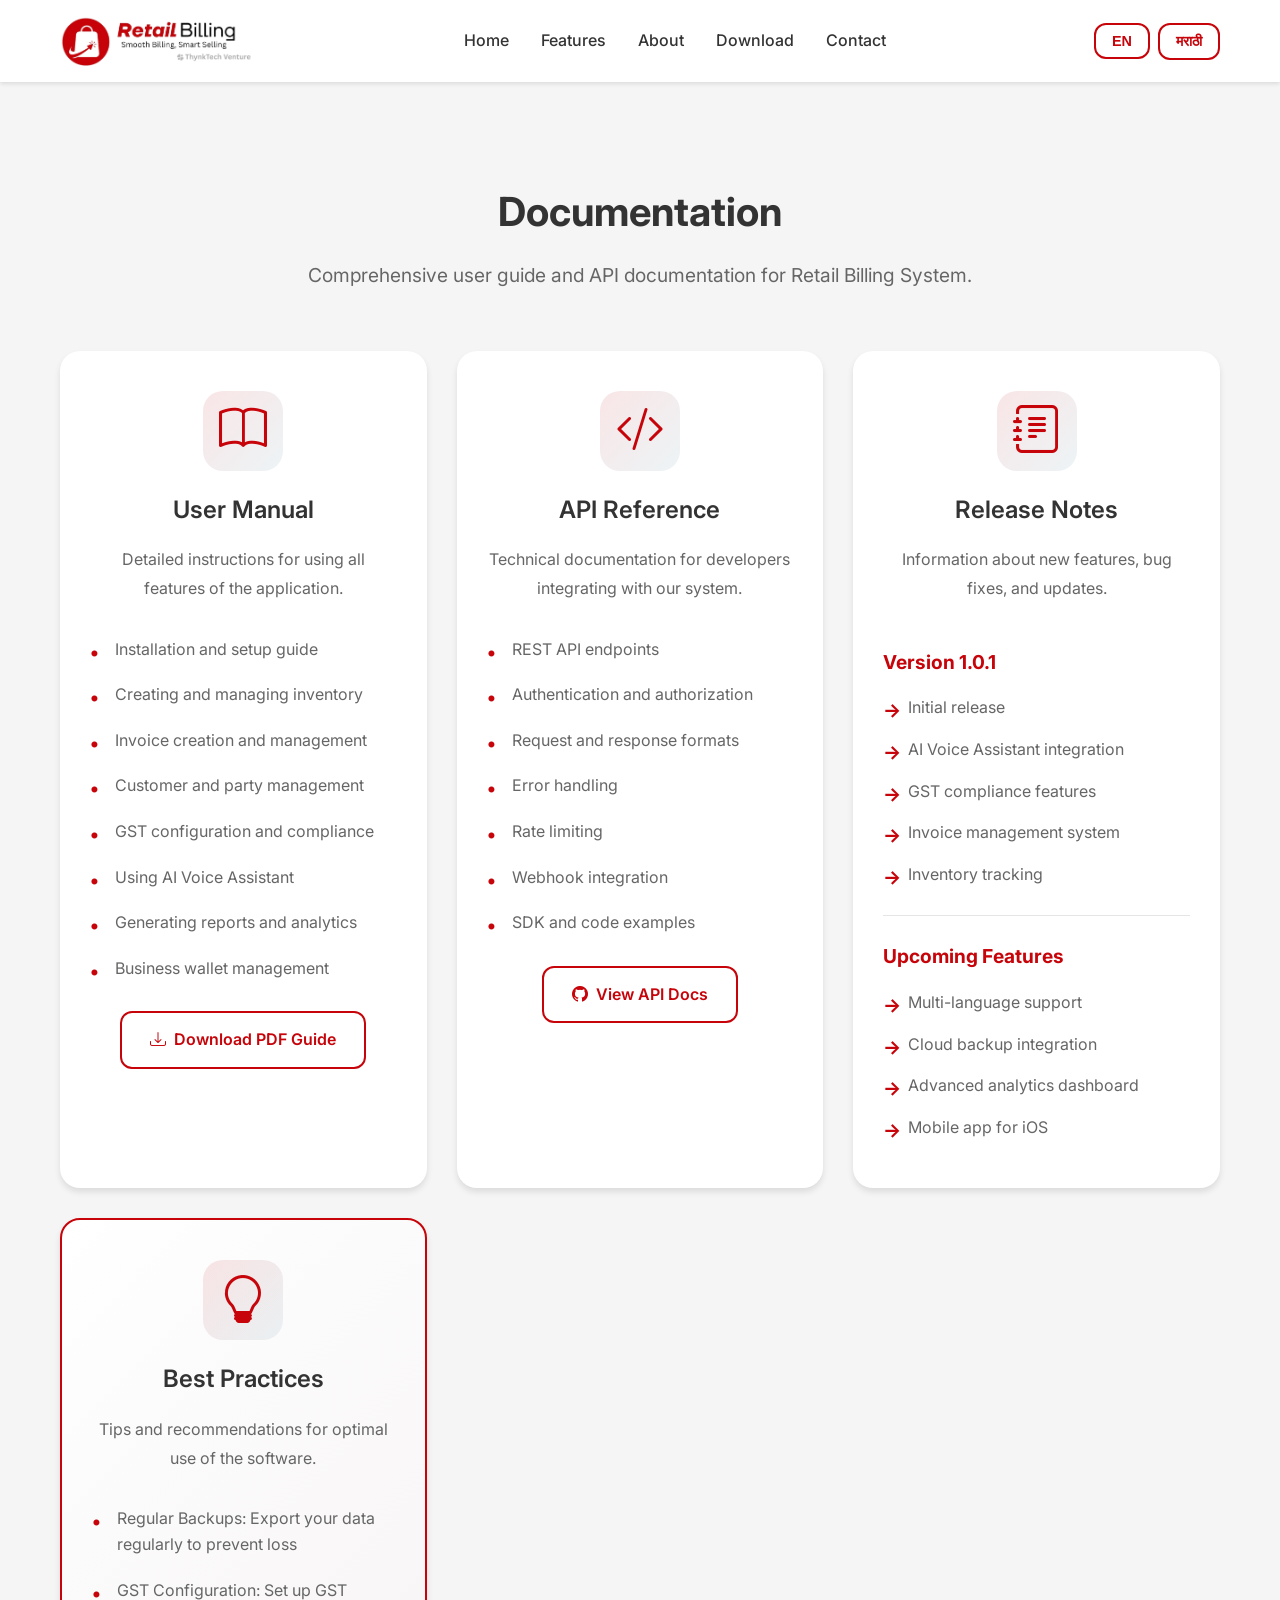
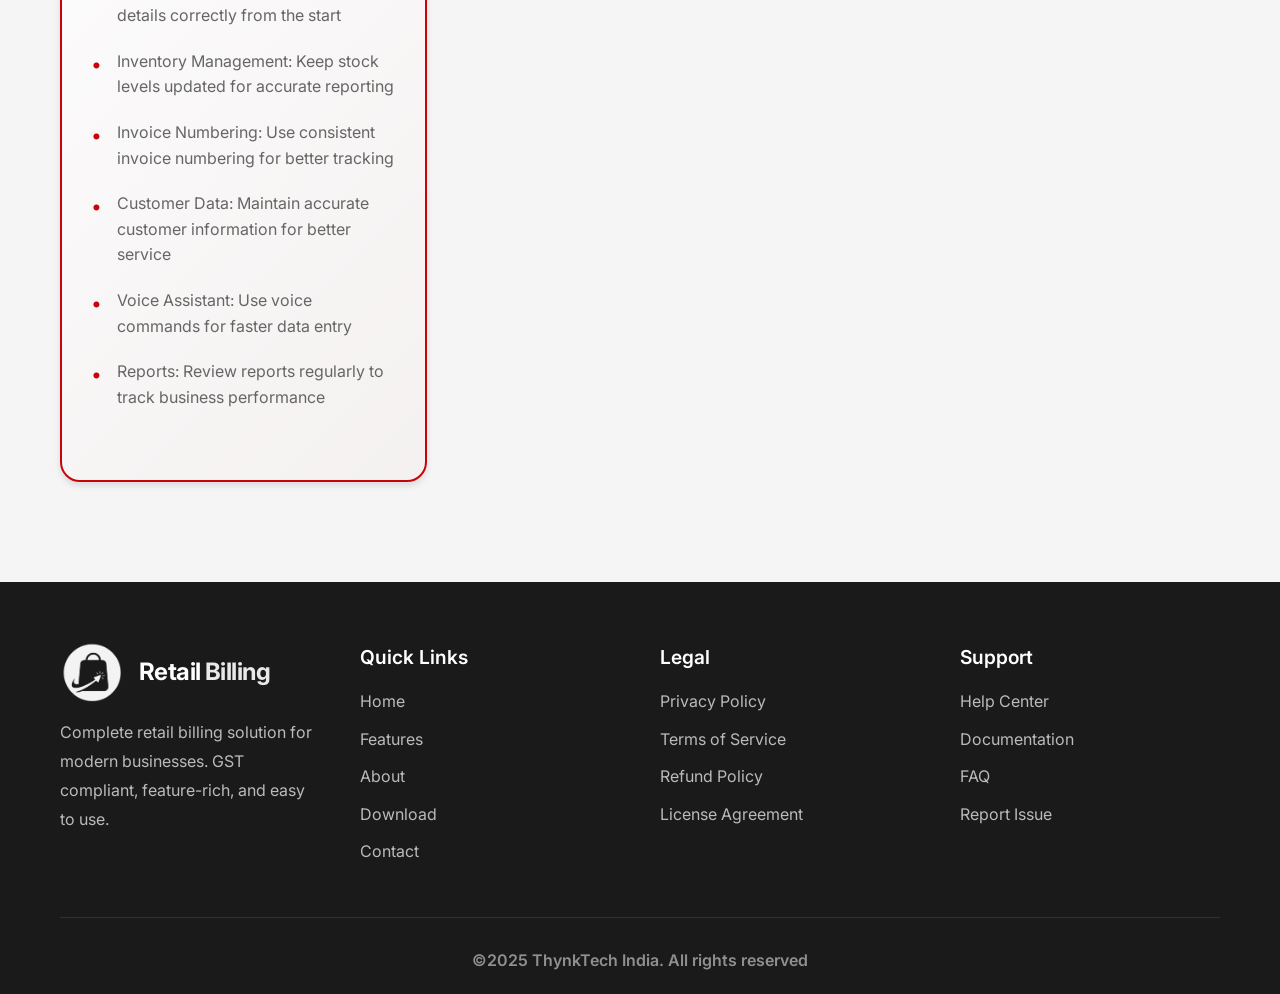
==== docs.html @ a3ab447c "first commit" ====
<!DOCTYPE html>
<html lang="en">

<head>
    <meta charset="UTF-8">
    <meta name="viewport" content="width=device-width, initial-scale=1.0">
    <meta name="description"
        content="Documentation - Retail Billing System User Guide">
    <title>Documentation - Retail Billing System</title>
    <link rel="stylesheet" href="styles.css">
    <link rel="preconnect" href="https://fonts.googleapis.com">
    <link rel="preconnect" href="https://fonts.gstatic.com" crossorigin>
    <link href="https://fonts.googleapis.com/css2?family=Inter:wght@300;400;500;600;700;800&display=swap"
        rel="stylesheet">
    <link rel="stylesheet" href="https://cdn.jsdelivr.net/npm/bootstrap-icons@1.10.5/font/bootstrap-icons.css">
</head>

<body>
    <!-- Header -->
    <header class="header">
        <nav class="navbar">
            <div class="container">
                <div class="nav-wrapper">
                    <div class="logo">
                        <img src="assets/retail-billing-horizontal-removebg-preview.png" alt="Retail Billing Logo" class="logo-horizontal">
                    </div>
                    <button class="mobile-menu-toggle" aria-label="Toggle menu">
                        <span></span>
                        <span></span>
                        <span></span>
                    </button>
                    <ul class="nav-menu">
                        <li><a href="index.html" class="nav-link" data-lang="nav.home">Home</a></li>
                        <li><a href="features.html" class="nav-link" data-lang="nav.features">Features</a></li>
                        <li><a href="about.html" class="nav-link" data-lang="nav.about">About</a></li>
                        <li><a href="download.html" class="nav-link" data-lang="nav.download">Download</a></li>
                        <li><a href="contact.html" class="nav-link" data-lang="nav.contact">Contact</a></li>
                    </ul>
                    <div class="language-switcher">
                        <button class="btn btn-secondary active" data-lang-code="en">EN</button>
                        <button class="btn btn-secondary" data-lang-code="mr">मराठी</button>
                    </div>
                </div>
            </div>
        </nav>
    </header>

    <!-- Documentation Section -->
    <section class="docs-section">
        <div class="container">
            <div class="section-header">
                <h2 class="section-title" data-lang="docs.title">Documentation</h2>
                <p class="section-subtitle" data-lang="docs.description">
                    Comprehensive user guide and API documentation for Retail Billing System.
                </p>
            </div>

            <div class="docs-grid">
                <div class="docs-card">
                    <div class="docs-icon">
                        <i class="bi bi-book" aria-hidden="true" style="font-size:48px"></i>
                    </div>
                    <h3 class="docs-title" data-lang="docs.sections.manual.title">User Manual</h3>
                    <p class="docs-description" data-lang="docs.sections.manual.desc">
                        Detailed instructions for using all features of the application.
                    </p>
                    <div class="docs-content">
                        <ul>
                            <li data-lang="docs.sections.manual.items.0">Installation and setup guide</li>
                            <li data-lang="docs.sections.manual.items.1">Creating and managing inventory</li>
                            <li data-lang="docs.sections.manual.items.2">Invoice creation and management</li>
                            <li data-lang="docs.sections.manual.items.3">Customer and party management</li>
                            <li data-lang="docs.sections.manual.items.4">GST configuration and compliance</li>
                            <li data-lang="docs.sections.manual.items.5">Using AI Voice Assistant</li>
                            <li data-lang="docs.sections.manual.items.6">Generating reports and analytics</li>
                            <li data-lang="docs.sections.manual.items.7">Business wallet management</li>
                        </ul>
                        <div class="docs-download">
                            <a href="#" class="btn btn-secondary">
                                <i class="bi bi-download" aria-hidden="true"></i>
                                <span data-lang="docs.sections.manual.downloadBtn">Download PDF Guide</span>
                            </a>
                        </div>
                    </div>
                </div>

                <div class="docs-card">
                    <div class="docs-icon">
                        <i class="bi bi-code-slash" aria-hidden="true" style="font-size:48px"></i>
                    </div>
                    <h3 class="docs-title" data-lang="docs.sections.api.title">API Reference</h3>
                    <p class="docs-description" data-lang="docs.sections.api.desc">
                        Technical documentation for developers integrating with our system.
                    </p>
                    <div class="docs-content">
                        <ul>
                            <li data-lang="docs.sections.api.items.0">REST API endpoints</li>
                            <li data-lang="docs.sections.api.items.1">Authentication and authorization</li>
                            <li data-lang="docs.sections.api.items.2">Request and response formats</li>
                            <li data-lang="docs.sections.api.items.3">Error handling</li>
                            <li data-lang="docs.sections.api.items.4">Rate limiting</li>
                            <li data-lang="docs.sections.api.items.5">Webhook integration</li>
                            <li data-lang="docs.sections.api.items.6">SDK and code examples</li>
                        </ul>
                        <div class="docs-download">
                            <a href="#" class="btn btn-secondary">
                                <i class="bi bi-github" aria-hidden="true"></i>
                                <span data-lang="docs.sections.api.viewBtn">View API Docs</span>
                            </a>
                        </div>
                    </div>
                </div>

                <div class="docs-card">
                    <div class="docs-icon">
                        <i class="bi bi-journal-text" aria-hidden="true" style="font-size:48px"></i>
                    </div>
                    <h3 class="docs-title" data-lang="docs.sections.notes.title">Release Notes</h3>
                    <p class="docs-description" data-lang="docs.sections.notes.desc">
                        Information about new features, bug fixes, and updates.
                    </p>
                    <div class="docs-content">
                        <div class="release-notes">
                            <div class="release-item">
                                <h4 data-lang="docs.sections.notes.version">Version 1.0.1</h4>
                                <ul>
                                    <li data-lang="docs.sections.notes.versionItems.0">Initial release</li>
                                    <li data-lang="docs.sections.notes.versionItems.1">AI Voice Assistant integration</li>
                                    <li data-lang="docs.sections.notes.versionItems.2">GST compliance features</li>
                                    <li data-lang="docs.sections.notes.versionItems.3">Invoice management system</li>
                                    <li data-lang="docs.sections.notes.versionItems.4">Inventory tracking</li>
                                </ul>
                            </div>
                            <div class="release-item">
                                <h4 data-lang="docs.sections.notes.upcoming">Upcoming Features</h4>
                                <ul>
                                    <li data-lang="docs.sections.notes.upcomingItems.0">Multi-language support</li>
                                    <li data-lang="docs.sections.notes.upcomingItems.1">Cloud backup integration</li>
                                    <li data-lang="docs.sections.notes.upcomingItems.2">Advanced analytics dashboard</li>
                                    <li data-lang="docs.sections.notes.upcomingItems.3">Mobile app for iOS</li>
                                </ul>
                            </div>
                        </div>
                    </div>
                </div>

                <div class="docs-card docs-card-highlight">
                    <div class="docs-icon">
                        <i class="bi bi-lightbulb" aria-hidden="true" style="font-size:48px"></i>
                    </div>
                    <h3 class="docs-title" data-lang="docs.sections.practices.title">Best Practices</h3>
                    <p class="docs-description" data-lang="docs.sections.practices.desc">
                        Tips and recommendations for optimal use of the software.
                    </p>
                    <div class="docs-content">
                        <ul>
                            <li data-lang="docs.sections.practices.items.0"><strong>Regular Backups:</strong> Export your data regularly to prevent loss</li>
                            <li data-lang="docs.sections.practices.items.1"><strong>GST Configuration:</strong> Set up GST details correctly from the start</li>
                            <li data-lang="docs.sections.practices.items.2"><strong>Inventory Management:</strong> Keep stock levels updated for accurate reporting</li>
                            <li data-lang="docs.sections.practices.items.3"><strong>Invoice Numbering:</strong> Use consistent invoice numbering for better tracking</li>
                            <li data-lang="docs.sections.practices.items.4"><strong>Customer Data:</strong> Maintain accurate customer information for better service</li>
                            <li data-lang="docs.sections.practices.items.5"><strong>Voice Assistant:</strong> Use voice commands for faster data entry</li>
                            <li data-lang="docs.sections.practices.items.6"><strong>Reports:</strong> Review reports regularly to track business performance</li>
                        </ul>
                    </div>
                </div>
            </div>
        </div>
    </section>

    <!-- Footer -->
    <footer class="footer">
        <div class="container">
            <div class="footer-content">
                <div class="footer-section">
                    <div class="footer-logo">
                        <img src="assets/retail-billing-bag-bgless.png" alt="Retail Billing Icon"
                            class="logo-icon footer-logo-icon">
                        <div class="logo-text-wrapper footer-logo-text">
                            <span class="logo-text-retail footer-retail">Retail</span>
                            <span class="logo-text-billing footer-billing">Billing</span>
                        </div>
                    </div>
                    <p class="footer-description" data-lang="footer.description">
                        Complete retail billing solution for modern businesses. GST compliant, feature-rich, and easy to
                        use.
                    </p>
                </div>
                <div class="footer-section">
                    <h4 class="footer-title" data-lang="footer.sections.quickLinks">Quick Links</h4>
                    <ul class="footer-links">
                        <li><a href="index.html" data-lang="nav.home">Home</a></li>
                        <li><a href="features.html" data-lang="nav.features">Features</a></li>
                        <li><a href="about.html" data-lang="nav.about">About</a></li>
                        <li><a href="download.html" data-lang="nav.download">Download</a></li>
                        <li><a href="contact.html" data-lang="nav.contact">Contact</a></li>
                    </ul>
                </div>
                <div class="footer-section">
                    <h4 class="footer-title" data-lang="footer.sections.legal">Legal</h4>
                    <ul class="footer-links">
                        <li><a href="privacy.html" data-lang="footer.links.privacy">Privacy Policy</a></li>
                        <li><a href="terms.html" data-lang="footer.links.terms">Terms of Service</a></li>
                        <li><a href="refund.html" data-lang="footer.links.refund">Refund Policy</a></li>
                        <li><a href="license.html" data-lang="footer.links.license">License Agreement</a></li>
                    </ul>
                </div>
                <div class="footer-section">
                    <h4 class="footer-title" data-lang="footer.sections.support">Support</h4>
                    <ul class="footer-links">
                        <li><a href="help.html" data-lang="footer.links.help">Help Center</a></li>
                        <li><a href="docs.html" data-lang="footer.links.docs">Documentation</a></li>
                        <li><a href="faq.html" data-lang="footer.links.faq">FAQ</a></li>
                        <li><a href="report.html" data-lang="footer.links.report">Report Issue</a></li>
                    </ul>
                </div>
            </div>
            <div class="footer-bottom">
                <a href="thynktech.ltd" target="_blank" class="footer-credit">
                    <p data-lang="footer.copyright">&copy;2025 ThynkTech India. All rights reserved</p>
                </a>
            </div>
        </div>
    </footer>

    <script src="translations.js"></script>
    <script src="script.js"></script>
</body>

</html>
---- styles.css ----
/* ============================================
   CSS Variables & Reset
   ============================================ */

:root {
    --primary-color: #c6040a;
    --secondary-color: #4a90a4;
    --success-color: #4CAF50;
    --background: #F5F5F5;
    --text-dark: #333;
    --text-light: #666;
    --white: #FFFFFF;
    --shadow-sm: 0 2px 4px rgba(0, 0, 0, 0.1);
    --shadow-md: 0 4px 6px rgba(0, 0, 0, 0.1);
    --shadow-lg: 0 10px 25px rgba(0, 0, 0, 0.15);
    --shadow-xl: 0 20px 40px rgba(0, 0, 0, 0.2);
    --transition: all 0.3s ease;
    --border-radius: 12px;
    --border-radius-lg: 20px;
}

* {
    margin: 0;
    padding: 0;
    box-sizing: border-box;
}

html {
    scroll-behavior: smooth;
}

body {
    font-family: 'Inter', -apple-system, BlinkMacSystemFont, 'Segoe UI', Roboto, Oxygen, Ubuntu, Cantarell, sans-serif;
    line-height: 1.6;
    color: var(--text-dark);
    background-color: var(--white);
    overflow-x: hidden;
}

.container {
    max-width: 1200px;
    margin: 0 auto;
    padding: 0 20px;
}

/* ============================================
   Header & Navigation
   ============================================ */

.header {
    position: fixed;
    top: 0;
    left: 0;
    right: 0;
    background: rgba(255, 255, 255, 0.95);
    backdrop-filter: blur(10px);
    box-shadow: var(--shadow-sm);
    z-index: 1000;
    transition: var(--transition);
}

.navbar {
    padding: 1rem 0;
}

.nav-wrapper {
    display: flex;
    justify-content: space-between;
    align-items: center;
}

.logo {
    display: flex;
    align-items: center;
    gap: 12px;
    text-decoration: none;
    color: var(--text-dark);
}

.logo-horizontal {
    height: 50px;
    width: auto;
    max-width: 200px;
    object-fit: contain;
    transition: var(--transition);
    flex-shrink: 0;
}

.logo-horizontal:hover {
    transform: scale(1.05);
}

.logo-icon {
    height: 50px;
    width: auto;
    object-fit: contain;
    transition: var(--transition);
    flex-shrink: 0;
}

.logo-icon:hover {
    transform: scale(1.05);
}

.logo-text-wrapper {
    display: flex;
    align-items: baseline;
    gap: 4px;
    line-height: 1.2;
}

.logo-text-retail {
    font-size: 1.5rem;
    font-weight: 700;
    color: var(--primary-color);
    letter-spacing: -0.5px;
}

.logo-text-billing {
    font-size: 1.5rem;
    font-weight: 700;
    color: var(--text-dark);
    letter-spacing: -0.5px;
}

.logo-placeholder {
    width: 48px;
    height: 48px;
    background: linear-gradient(135deg, var(--primary-color), var(--secondary-color));
    border-radius: var(--border-radius);
    display: flex;
    align-items: center;
    justify-content: center;
    box-shadow: var(--shadow-md);
}

.logo-text {
    color: var(--white);
    font-weight: 700;
    font-size: 1.2rem;
}

.logo-name {
    font-weight: 700;
    font-size: 1.2rem;
    color: var(--text-dark);
}

.nav-menu {
    display: flex;
    list-style: none;
    gap: 2rem;
    align-items: center;
}

.nav-link {
    text-decoration: none;
    color: var(--text-dark);
    font-weight: 500;
    transition: var(--transition);
    position: relative;
}

.nav-link::after {
    content: '';
    position: absolute;
    bottom: -5px;
    left: 0;
    width: 0;
    height: 2px;
    background: var(--primary-color);
    transition: var(--transition);
}

.nav-link:hover {
    color: var(--primary-color);
}

.nav-link:hover::after {
    width: 100%;
}

.language-switcher {
    display: flex;
    gap: 0.5rem;
    align-items: center;
}

.language-switcher .btn {
    padding: 8px 16px;
    font-size: 0.9rem;
    font-weight: 600;
}

.mobile-menu-toggle {
    display: none;
    flex-direction: column;
    gap: 5px;
    background: none;
    border: none;
    cursor: pointer;
    padding: 5px;
}

.mobile-menu-toggle span {
    width: 25px;
    height: 3px;
    background: var(--text-dark);
    border-radius: 3px;
    transition: var(--transition);
}

/* ============================================
   Hero Section
   ============================================ */

.hero {
    margin-top: 80px;
    padding: 80px 0 120px;
    background: linear-gradient(135deg, #ffffff 0%, #f8f9fa 100%);
    position: relative;
    overflow: hidden;
}

.hero::before {
    content: '';
    position: absolute;
    top: -50%;
    right: -10%;
    width: 600px;
    height: 600px;
    background: radial-gradient(circle, rgba(198, 4, 10, 0.1) 0%, transparent 70%);
    border-radius: 50%;
    z-index: 0;
}

.hero-content {
    display: grid;
    grid-template-columns: 1fr 1fr;
    gap: 60px;
    align-items: center;
    position: relative;
    z-index: 1;
}

.hero-text {
    animation: fadeInUp 0.8s ease;
}

.hero-title {
    font-size: 3.5rem;
    font-weight: 800;
    line-height: 1.2;
    margin-bottom: 1.5rem;
    background: linear-gradient(135deg, var(--primary-color), var(--secondary-color));
    -webkit-background-clip: text;
    -webkit-text-fill-color: transparent;
    background-clip: text;
}

.hero-subtitle {
    font-size: 1.25rem;
    color: var(--text-light);
    margin-bottom: 2rem;
    line-height: 1.8;
}

.hero-cta {
    display: flex;
    gap: 1rem;
    margin-bottom: 3rem;
    flex-wrap: wrap;
}

.btn {
    display: inline-flex;
    align-items: center;
    gap: 8px;
    padding: 14px 28px;
    border-radius: var(--border-radius);
    text-decoration: none;
    font-weight: 600;
    transition: var(--transition);
    border: none;
    cursor: pointer;
    font-size: 1rem;
}

.btn-primary {
    background: linear-gradient(135deg, var(--primary-color), #e0050f);
    color: var(--white);
    box-shadow: var(--shadow-md);
}

.btn-primary:hover {
    transform: translateY(-2px);
    box-shadow: var(--shadow-lg);
}

.btn-secondary {
    background: var(--white);
    color: var(--primary-color);
    border: 2px solid var(--primary-color);
}

.btn-secondary:hover {
    background: var(--primary-color);
    color: var(--white);
}

.btn-large {
    padding: 18px 36px;
    font-size: 1.1rem;
}

.hero-stats {
    display: flex;
    gap: 2rem;
    flex-wrap: wrap;
}

.stat-item {
    display: flex;
    flex-direction: column;
}

.stat-number {
    font-size: 2rem;
    font-weight: 700;
    color: var(--primary-color);
}

.stat-label {
    font-size: 0.9rem;
    color: var(--text-light);
}

.hero-image {
    display: flex;
    justify-content: center;
    align-items: center;
    animation: fadeInRight 0.8s ease;
}

.phone-mockup {
    width: 300px;
    height: 600px;
    background: linear-gradient(135deg, #1a1a1a, #2d2d2d);
    border-radius: 16px;
    padding: 8px; /* reduce bezel */
    box-shadow: var(--shadow-xl);
    position: relative;
}

.phone-mockup::before {
    content: '';
    position: absolute;
    top: 15px;
    left: 50%;
    transform: translateX(-50%);
    width: 100px;
    height: 12px; /* smaller notch */
    background: rgba(255,255,255,0.03);
    border-radius: 0 0 6px 6px;
}

.phone-screen {
    width: 100%;
    height: 100%;
    background: var(--white);
    border-radius: 10px;
    overflow: hidden;
    position: relative;
    display: flex;
    align-items: center;
    justify-content: center;
}

.hero-screenshot {
    width: 100%;
    height: 100%;
    object-fit: contain;
    display: block;
    padding: 10px;
    background: var(--white);
}

.hero-wave {
    position: absolute;
    bottom: 0;
    left: 0;
    width: 100%;
    height: 120px;
    overflow: hidden;
}

.hero-wave svg {
    width: 100%;
    height: 100%;
}

.hero-voice-badge {
    display: inline-flex;
    align-items: center;
    gap: 10px;
    padding: 12px 20px;
    background: linear-gradient(135deg, rgba(198, 4, 10, 0.1), rgba(74, 144, 164, 0.1));
    border: 2px solid var(--primary-color);
    border-radius: 50px;
    margin-bottom: 2rem;
    color: var(--primary-color);
    font-weight: 500;
    animation: pulse 2s ease-in-out infinite;
}

.hero-voice-badge svg {
    color: var(--primary-color);
    flex-shrink: 0;
}

@keyframes pulse {
    0%, 100% {
        transform: scale(1);
        box-shadow: 0 0 0 0 rgba(198, 4, 10, 0.4);
    }
    50% {
        transform: scale(1.02);
        box-shadow: 0 0 0 8px rgba(198, 4, 10, 0);
    }
}

/* ============================================
   Voice Assistant Feature Section
   ============================================ */

.voice-assistant-feature {
    padding: 100px 0;
    background: linear-gradient(135deg, #ffffff 0%, #f8f9fa 100%);
    position: relative;
    overflow: hidden;
}

.voice-assistant-feature::before {
    content: '';
    position: absolute;
    top: -50%;
    right: -10%;
    width: 600px;
    height: 600px;
    background: radial-gradient(circle, rgba(198, 4, 10, 0.08) 0%, transparent 70%);
    border-radius: 50%;
    z-index: 0;
}

.voice-assistant-content {
    display: grid;
    grid-template-columns: 1fr 1fr;
    gap: 60px;
    align-items: center;
    position: relative;
    z-index: 1;
}

.voice-assistant-visual {
    display: flex;
    justify-content: center;
    align-items: center;
}

.voice-animation {
    position: relative;
    width: 300px;
    height: 300px;
    display: flex;
    align-items: center;
    justify-content: center;
}

.voice-icon-center {
    position: absolute;
    width: 120px;
    height: 120px;
    background: linear-gradient(135deg, var(--primary-color), var(--secondary-color));
    border-radius: 50%;
    display: flex;
    align-items: center;
    justify-content: center;
    color: var(--white);
    z-index: 10;
    box-shadow: var(--shadow-lg);
}

.voice-circle {
    position: absolute;
    border: 3px solid var(--primary-color);
    border-radius: 50%;
    opacity: 0.3;
}

.voice-circle-1 {
    width: 200px;
    height: 200px;
    animation: voicePulse 2s ease-in-out infinite;
}

.voice-circle-2 {
    width: 250px;
    height: 250px;
    animation: voicePulse 2s ease-in-out infinite 0.3s;
}

.voice-circle-3 {
    width: 300px;
    height: 300px;
    animation: voicePulse 2s ease-in-out infinite 0.6s;
}

@keyframes voicePulse {
    0% {
        transform: scale(0.8);
        opacity: 0.3;
    }
    50% {
        transform: scale(1);
        opacity: 0.1;
    }
    100% {
        transform: scale(0.8);
        opacity: 0.3;
    }
}

.voice-assistant-text {
    animation: fadeInUp 0.8s ease;
}

.feature-badge {
    display: inline-block;
    padding: 8px 16px;
    background: linear-gradient(135deg, var(--primary-color), #e0050f);
    color: var(--white);
    border-radius: 50px;
    font-size: 0.9rem;
    font-weight: 600;
    margin-bottom: 1.5rem;
    box-shadow: var(--shadow-md);
}

.voice-assistant-description {
    font-size: 1.1rem;
    color: var(--text-light);
    line-height: 1.8;
    margin-bottom: 2rem;
}

.voice-features-list {
    display: flex;
    flex-direction: column;
    gap: 1.5rem;
}

.voice-feature-item {
    display: flex;
    gap: 15px;
    align-items: flex-start;
}

.voice-feature-item svg {
    color: var(--success-color);
    flex-shrink: 0;
    margin-top: 4px;
}

.voice-feature-item h4 {
    font-size: 1.1rem;
    font-weight: 600;
    color: var(--text-dark);
    margin-bottom: 0.5rem;
}

.voice-feature-item p {
    color: var(--text-light);
    line-height: 1.6;
}

.feature-card-highlight {
    position: relative;
    border: 2px solid var(--primary-color);
    background: linear-gradient(135deg, rgba(255, 255, 255, 1) 0%, rgba(198, 4, 10, 0.02) 100%);
}

.feature-badge-small {
    position: absolute;
    top: 15px;
    right: 15px;
    padding: 6px 12px;
    background: linear-gradient(135deg, var(--primary-color), #e0050f);
    color: var(--white);
    border-radius: 20px;
    font-size: 0.75rem;
    font-weight: 600;
    box-shadow: var(--shadow-sm);
}

/* ============================================
   Features Section
   ============================================ */

.features {
    padding: 100px 0;
    background: var(--background);
}

.section-header {
    text-align: center;
    margin-bottom: 60px;
}

.section-title {
    font-size: 2.5rem;
    font-weight: 700;
    margin-bottom: 1rem;
    color: var(--text-dark);
}

.section-subtitle {
    font-size: 1.2rem;
    color: var(--text-light);
}

.features-grid {
    display: grid;
    grid-template-columns: repeat(auto-fit, minmax(280px, 1fr));
    gap: 30px;
}

.feature-card {
    background: var(--white);
    padding: 40px 30px;
    border-radius: var(--border-radius-lg);
    box-shadow: var(--shadow-md);
    transition: var(--transition);
    text-align: center;
}

.feature-card:hover {
    transform: translateY(-10px);
    box-shadow: var(--shadow-lg);
}

.feature-icon {
    width: 80px;
    height: 80px;
    margin: 0 auto 20px;
    background: linear-gradient(135deg, rgba(198, 4, 10, 0.1), rgba(74, 144, 164, 0.1));
    border-radius: 20px;
    display: flex;
    align-items: center;
    justify-content: center;
    color: var(--primary-color);
}

.feature-title {
    font-size: 1.5rem;
    font-weight: 600;
    margin-bottom: 1rem;
    color: var(--text-dark);
}

.feature-description {
    color: var(--text-light);
    line-height: 1.8;
}

/* ============================================
   About Section
   ============================================ */

.about {
    margin-top: 50px;
    padding: 100px 0;
    background: var(--white);
}

.about-content {
    max-width: 1200px;
    margin: 0 auto;
}

.about-text {
    text-align: left;
    margin-bottom: 4rem;
    max-width: 900px;
    margin-left: auto;
    margin-right: auto;
}

.about-description {
    font-size: 1.1rem;
    color: var(--text-light);
    line-height: 1.8;
    margin-bottom: 2rem;
    max-width: 900px;
    margin-left: auto;
    margin-right: auto;
    text-align: left;
}

.benefits-grid {
    display: grid;
    grid-template-columns: repeat(auto-fit, minmax(280px, 1fr));
    gap: 30px;
    margin-top: 3rem;
}

.benefit-card {
    background: var(--white);
    border-radius: var(--border-radius-lg);
    overflow: hidden;
    box-shadow: var(--shadow-md);
    transition: var(--transition);
    display: flex;
    flex-direction: column;
    height: 100%;
}

.benefit-card:hover {
    transform: translateY(-8px);
    box-shadow: var(--shadow-lg);
}

.benefit-image-wrapper {
    width: 100%;
    height: 200px;
    overflow: hidden;
    position: relative;
    background: var(--background);
}

.benefit-image {
    width: 100%;
    height: 100%;
    object-fit: cover;
    transition: var(--transition);
}

.benefit-card:hover .benefit-image {
    transform: scale(1.1);
}

.benefit-content {
    padding: 25px;
    display: flex;
    flex-direction: column;
    gap: 12px;
    flex-grow: 1;
}

.benefit-content svg {
    color: var(--success-color);
    flex-shrink: 0;
    width: 24px;
    height: 24px;
}

.benefit-content h4 {
    font-size: 1.2rem;
    font-weight: 600;
    color: var(--text-dark);
    margin: 0;
}

.benefit-content p {
    color: var(--text-light);
    line-height: 1.6;
    margin: 0;
    font-size: 0.95rem;
}

/* ============================================
   Screenshots Section
   ============================================ */

.screenshots {
    padding: 100px 0;
    background: var(--background);
    position: relative;
}

.screenshots-grid {
    display: grid;
    grid-template-columns: repeat(auto-fit, minmax(220px, 1fr));
    gap: 30px;
    align-items: start;
    max-width: 1200px;
    margin: 0 auto;
}

@media (min-width: 1200px) {
    .screenshots-grid {
        grid-template-columns: repeat(5, 1fr);
    }
}

.screenshot-item {
    text-align: center;
    transition: var(--transition);
}

.screenshot-item:hover {
    transform: translateY(-5px);
}

.screenshot-image-wrapper {
    width: 100%;
    aspect-ratio: 9/16;
    border-radius: var(--border-radius-lg);
    overflow: hidden;
    box-shadow: var(--shadow-md);
    transition: var(--transition);
    margin-bottom: 1rem;
    background: var(--white);
    position: relative;
    border: 3px solid transparent;
}

.screenshot-image-wrapper::before {
    content: '';
    position: absolute;
    top: 0;
    left: 0;
    right: 0;
    bottom: 0;
    background: linear-gradient(135deg, rgba(198, 4, 10, 0) 0%, rgba(198, 4, 10, 0.1) 100%);
    opacity: 0;
    transition: var(--transition);
    z-index: 1;
    pointer-events: none;
}

.screenshot-image-wrapper:hover {
    transform: scale(1.03);
    box-shadow: var(--shadow-xl);
    border-color: var(--primary-color);
}

.screenshot-image-wrapper:hover::before {
    opacity: 1;
}

.screenshot-image-wrapper:hover .screenshot-overlay {
    opacity: 1;
    transform: translate(-50%, -50%) scale(1);
}

.screenshot-image {
    width: 100%;
    height: 100%;
    object-fit: cover;
    display: block;
    transition: var(--transition);
}

.screenshot-image-wrapper:hover .screenshot-image {
    transform: scale(1.1);
}

.screenshot-overlay {
    position: absolute;
    top: 50%;
    left: 50%;
    transform: translate(-50%, -50%) scale(0.8);
    width: 70px;
    height: 70px;
    background: rgba(255, 255, 255, 0.95);
    border-radius: 50%;
    display: flex;
    align-items: center;
    justify-content: center;
    color: var(--primary-color);
    opacity: 0;
    transition: var(--transition);
    z-index: 2;
    box-shadow: var(--shadow-lg);
    backdrop-filter: blur(10px);
}

.screenshot-overlay svg {
    width: 32px;
    height: 32px;
}

.screenshot-placeholder {
    width: 100%;
    aspect-ratio: 9/16;
    background: linear-gradient(135deg, var(--primary-color), var(--secondary-color));
    border-radius: var(--border-radius-lg);
    display: flex;
    align-items: center;
    justify-content: center;
    color: var(--white);
    font-weight: 600;
    box-shadow: var(--shadow-md);
    transition: var(--transition);
    margin-bottom: 1rem;
}

.screenshot-placeholder:hover {
    transform: scale(1.05);
    box-shadow: var(--shadow-lg);
}

.screenshot-label {
    font-weight: 600;
    color: var(--text-dark);
    font-size: 1.1rem;
    margin-top: 0.5rem;
    transition: var(--transition);
}

.screenshot-item:hover .screenshot-label {
    color: var(--primary-color);
}

/* ============================================
   Testimonials Section
   ============================================ */

.testimonials {
    padding: 100px 0;
    background: var(--white);
}

.testimonials-grid {
    display: grid;
    grid-template-columns: repeat(auto-fit, minmax(300px, 1fr));
    gap: 30px;
}

.testimonial-card {
    background: var(--background);
    padding: 30px;
    border-radius: var(--border-radius-lg);
    box-shadow: var(--shadow-md);
    transition: var(--transition);
}

.testimonial-card:hover {
    transform: translateY(-5px);
    box-shadow: var(--shadow-lg);
}

.testimonial-rating {
    margin-bottom: 1rem;
}

.star {
    color: #FFD700;
    font-size: 1.2rem;
}

.testimonial-text {
    color: var(--text-light);
    line-height: 1.8;
    margin-bottom: 1.5rem;
    font-style: italic;
}

.testimonial-author {
    display: flex;
    align-items: center;
    gap: 15px;
}

.author-avatar {
    width: 50px;
    height: 50px;
    border-radius: 50%;
    background: linear-gradient(135deg, var(--primary-color), var(--secondary-color));
}

.author-name {
    font-weight: 600;
    color: var(--text-dark);
    margin-bottom: 0.25rem;
}

.author-role {
    font-size: 0.9rem;
    color: var(--text-light);
}

/* ============================================
   Legal Pages Content Styles
   ============================================ */

.about-text h2.section-title {
    text-align: left;
    font-size: 2.2rem;
    margin-bottom: 1.5rem;
}

.about-text h3 {
    font-size: 1.5rem;
    font-weight: 600;
    color: var(--primary-color);
    margin: 2rem 0 1rem 0;
    text-align: left;
}

.about-text h4 {
    font-size: 1.2rem;
    font-weight: 600;
    color: var(--text-dark);
    margin: 1.5rem 0 0.5rem 0;
    text-align: left;
}

.about-text ul {
    margin: 1rem 0;
    padding-left: 1.5rem;
}

.about-text li {
    margin-bottom: 0.5rem;
    line-height: 1.6;
    color: var(--text-dark);
}

.about-text p {
    margin-bottom: 1rem;
    line-height: 1.7;
    color: var(--text-dark);
    text-align: left;
}

.about-text p:last-child {
    margin-bottom: 0;
}

/* ============================================
   Download Section
   ============================================ */

.download {
    padding: 100px 0;
    background: linear-gradient(135deg, var(--primary-color), #e0050f);
    color: var(--white);
}

.download-content {
    max-width: 800px;
    margin: 0 auto;
}

.download-info {
    text-align: center;
}

.download .section-title {
    color: var(--white);
    margin-bottom: 1rem;
    text-align: center;
}

.download-description {
    font-size: 1.1rem;
    line-height: 1.8;
    margin-bottom: 2.5rem;
    opacity: 0.95;
    text-align: center;
}

.download-details {
    display: grid;
    grid-template-columns: repeat(auto-fit, minmax(200px, 1fr));
    gap: 1rem;
    margin-bottom: 2.5rem;
}

.detail-item {
    padding: 20px;
    background: rgba(255, 255, 255, 0.1);
    border-radius: var(--border-radius);
    backdrop-filter: blur(10px);
    display: flex;
    align-items: center;
    gap: 12px;
    transition: var(--transition);
    border: 1px solid rgba(255, 255, 255, 0.2);
}

.detail-item:hover {
    background: rgba(255, 255, 255, 0.15);
    transform: translateY(-3px);
}

.detail-item svg {
    color: var(--white);
    flex-shrink: 0;
    opacity: 0.9;
}

.detail-item div {
    text-align: left;
}

.download-button-wrapper {
    display: flex;
    justify-content: center;
    margin-bottom: 2.5rem;
}

.btn-download {
    background: var(--white);
    color: var(--primary-color);
    min-width: 280px;
    justify-content: center;
}

.btn-download:hover {
    background: var(--background);
    transform: translateY(-2px);
    box-shadow: 0 8px 20px rgba(0, 0, 0, 0.2);
}

.download-instructions {
    background: rgba(255, 255, 255, 0.1);
    padding: 30px;
    border-radius: var(--border-radius);
    backdrop-filter: blur(10px);
    text-align: left;
    border: 1px solid rgba(255, 255, 255, 0.2);
}

.download-instructions h4 {
    margin-bottom: 1.5rem;
    color: var(--white);
    font-size: 1.2rem;
}

.download-instructions ol {
    padding-left: 25px;
}

.download-instructions li {
    margin-bottom: 0.75rem;
    line-height: 1.8;
    opacity: 0.95;
}

/* ============================================
   Contact Section
   ============================================ */

.contact {
    padding: 100px 0;
    background: var(--background);
}

.contact-content {
    display: grid;
    grid-template-columns: 2fr 1fr;
    gap: 60px;
}

.contact-info {
    display: flex;
    flex-direction: column;
    gap: 30px;
}

.contact-item {
    display: flex;
    gap: 20px;
    align-items: flex-start;
}

.contact-icon {
    width: 50px;
    height: 50px;
    background: linear-gradient(135deg, var(--primary-color), var(--secondary-color));
    border-radius: 12px;
    display: flex;
    align-items: center;
    justify-content: center;
    color: var(--white);
    flex-shrink: 0;
}

.contact-details h3 {
    margin-bottom: 0.5rem;
    color: var(--text-dark);
}

.contact-details p {
    color: var(--text-light);
    margin-bottom: 0.25rem;
}

.social-links h3 {
    margin-bottom: 1.5rem;
    color: var(--text-dark);
}

.social-icons {
    display: flex;
    gap: 15px;
}

.social-icon {
    width: 50px;
    height: 50px;
    background: var(--white);
    border-radius: 12px;
    display: flex;
    align-items: center;
    justify-content: center;
    color: var(--primary-color);
    transition: var(--transition);
    box-shadow: var(--shadow-sm);
}

.social-icon:hover {
    background: var(--primary-color);
    color: var(--white);
    transform: translateY(-3px);
    box-shadow: var(--shadow-md);
}

/* ============================================
   Footer
   ============================================ */

.footer {
    background: #1a1a1a;
    color: var(--white);
    padding: 60px 0 20px;
}

.footer-content {
    display: grid;
    grid-template-columns: repeat(auto-fit, minmax(250px, 1fr));
    gap: 40px;
    margin-bottom: 40px;
}

.footer-logo {
    display: flex;
    align-items: center;
    gap: 12px;
    margin-bottom: 1rem;
}

.footer-logo-icon {
    height: 60px;
    width: auto;
    object-fit: contain;
    opacity: 0.95;
    transition: var(--transition);
    flex-shrink: 0;
    filter: brightness(0) invert(1);
}

.footer-logo-icon:hover {
    opacity: 1;
    transform: scale(1.05);
}

.footer-logo-text {
    display: flex;
    align-items: baseline;
    gap: 4px;
    line-height: 1.2;
}

.footer-retail {
    font-size: 1.5rem;
    font-weight: 700;
    color: var(--white);
    letter-spacing: -0.5px;
}

.footer-billing {
    font-size: 1.5rem;
    font-weight: 700;
    color: rgba(255, 255, 255, 0.9);
    letter-spacing: -0.5px;
}

.footer-description {
    color: rgba(255, 255, 255, 0.7);
    line-height: 1.8;
}

.footer-title {
    font-size: 1.2rem;
    font-weight: 600;
    margin-bottom: 1rem;
}

.footer-links {
    list-style: none;
}

.footer-links li {
    margin-bottom: 0.75rem;
}

.footer-links a {
    color: rgba(255, 255, 255, 0.7);
    text-decoration: none;
    transition: var(--transition);
}

.footer-links a:hover {
    color: var(--white);
    padding-left: 5px;
}

.footer-bottom {
    text-align: center;
    padding-top: 30px;
    border-top: 1px solid rgba(255, 255, 255, 0.1);
    color: rgba(255, 255, 255, 0.7);
}

.footer-bottom a{
    color: rgba(255, 255, 255, 0.514);
    text-decoration: none;
    font-weight: 600;
}

.social-icons .social-icon {
    font-size: 1.7rem;
    transition: transform 0.3s ease;
    text-decoration: none;
  }

  .social-icons .social-icon:hover {
    transform: scale(1.2);
  }


  /* LinkedIn Gradient */
  .social-icon.linkedin {
    background: linear-gradient(45deg, #0077b5, #00a0dc);
    -webkit-background-clip: text;
    -webkit-text-fill-color: transparent;
  }

  /* Instagram Gradient */
  .social-icon.instagram {
    background: linear-gradient(45deg, #f58529, #dd2a7b, #8134af, #515bd4);
    -webkit-background-clip: text;
    -webkit-text-fill-color: transparent;
  }
/* ============================================
   Animations
   ============================================ */

@keyframes fadeInUp {
    from {
        opacity: 0;
        transform: translateY(30px);
    }
    to {
        opacity: 1;
        transform: translateY(0);
    }
}

@keyframes fadeInRight {
    from {
        opacity: 0;
        transform: translateX(30px);
    }
    to {
        opacity: 1;
        transform: translateX(0);
    }
}

@keyframes float {
    0%, 100% {
        transform: translateY(0) rotate(-5deg);
    }
    50% {
        transform: translateY(-20px) rotate(-5deg);
    }
}

/* ============================================
   Responsive Design
   ============================================ */

/* Large Screens (24" monitors and above - 1920px+) */
@media (min-width: 1920px) {
    .container {
        max-width: 1400px;
    }

    .hero {
        padding: 120px 0 160px;
    }

    .hero-title {
        font-size: 4.5rem;
        line-height: 1.1;
    }

    .hero-subtitle {
        font-size: 1.5rem;
        line-height: 2;
    }

    .section-title {
        font-size: 3.5rem;
        margin-bottom: 1.5rem;
    }

    .section-subtitle {
        font-size: 1.4rem;
    }

    .phone-mockup {
        width: 380px;
        height: 760px;
    }

    .voice-animation {
        width: 400px;
        height: 400px;
    }

    .voice-icon-center {
        width: 150px;
        height: 150px;
    }

    .voice-circle-1 {
        width: 250px;
        height: 250px;
    }

    .voice-circle-2 {
        width: 320px;
        height: 320px;
    }

    .voice-circle-3 {
        width: 400px;
        height: 400px;
    }

    .feature-card {
        padding: 50px 40px;
    }

    .feature-title {
        font-size: 1.8rem;
    }

    .feature-description {
        font-size: 1.1rem;
    }

    .coming-soon-title {
        font-size: 3rem;
    }

    .coming-soon-text {
        font-size: 1.3rem;
    }

    .coming-soon-icon {
        width: 130px;
        height: 130px;
    }

    .features,
    .about,
    .screenshots,
    .testimonials,
    .download,
    .contact,
    .voice-assistant-feature {
        padding: 120px 0;
    }

    .section-header {
        margin-bottom: 80px;
    }

    .hero-stats {
        gap: 3rem;
    }

    .stat-number {
        font-size: 2.5rem;
    }

    .stat-label {
        font-size: 1.1rem;
    }

    .benefits-grid {
        gap: 40px;
    }

    .benefit-card {
        min-height: 450px;
    }

    .benefit-image-wrapper {
        height: 250px;
    }

    .screenshots-grid {
        grid-template-columns: repeat(5, 1fr);
        gap: 40px;
    }

    .testimonials-grid {
        grid-template-columns: repeat(3, 1fr);
        gap: 40px;
    }

    .footer-content {
        grid-template-columns: repeat(4, 1fr);
        gap: 40px;
    }
}

/* Extra Large Screens (1600px - 1920px) */
@media (min-width: 1600px) and (max-width: 1919px) {
    .container {
        max-width: 1350px;
    }

    .hero {
        padding: 100px 0 140px;
    }

    .hero-title {
        font-size: 4rem;
    }

    .section-title {
        font-size: 3rem;
    }

    .phone-mockup {
        width: 350px;
        height: 700px;
    }

    .voice-animation {
        width: 350px;
        height: 350px;
    }

    .features-grid {
        grid-template-columns: repeat(3, 1fr);
    }

    .benefits-grid {
        grid-template-columns: repeat(3, 1fr);
        gap: 35px;
    }

    .screenshots-grid {
        grid-template-columns: repeat(5, 1fr);
        gap: 35px;
    }

    .testimonials-grid {
        grid-template-columns: repeat(3, 1fr);
        gap: 35px;
    }

    .features,
    .about,
    .screenshots,
    .testimonials,
    .download,
    .contact {
        padding: 100px 0;
    }
}

/* Large Screens (1400px - 1600px) */
@media (min-width: 1400px) and (max-width: 1599px) {
    .container {
        max-width: 1300px;
    }

    .hero {
        padding: 90px 0 130px;
    }

    .hero-title {
        font-size: 3.8rem;
    }

    .section-title {
        font-size: 2.8rem;
    }

    .features-grid {
        grid-template-columns: repeat(3, 1fr);
    }

    .benefits-grid {
        grid-template-columns: repeat(3, 1fr);
    }
}

/* Medium-Large Screens (1200px - 1400px) */
@media (min-width: 1200px) and (max-width: 1399px) {
    .features-grid {
        grid-template-columns: repeat(3, 1fr);
    }

    .benefits-grid {
        grid-template-columns: repeat(2, 1fr);
    }

    .screenshots-grid {
        grid-template-columns: repeat(auto-fit, minmax(250px, 1fr));
        gap: 30px;
    }
}

/* Tablets & Smaller Screens (1024px - 1199px) */
@media (min-width: 1024px) and (max-width: 1199px) {
    .container {
        max-width: 980px;
    }

    .hero-title {
        font-size: 3rem;
    }

    .section-title {
        font-size: 2.2rem;
    }

    .features-grid {
        grid-template-columns: repeat(2, 1fr);
    }

    .benefits-grid {
        grid-template-columns: repeat(2, 1fr);
    }

    .screenshots-grid {
        grid-template-columns: repeat(auto-fit, minmax(220px, 1fr));
    }

    .phone-mockup {
        width: 280px;
        height: 560px;
    }

    /* Legal content responsive */
    .about-text h3 {
        font-size: 1.3rem;
        margin: 1.5rem 0 0.8rem 0;
    }

    .about-text h4 {
        font-size: 1.1rem;
        margin: 1.2rem 0 0.4rem 0;
    }

    .about-text ul {
        padding-left: 1.2rem;
    }

    .about-text li {
        font-size: 0.95rem;
        margin-bottom: 0.4rem;
    }

    .about-text p {
        font-size: 0.95rem;
        line-height: 1.6;
    }
}

@media (max-width: 968px) {
    .hero-content,
    .about-content,
    .contact-content,
    .voice-assistant-content {
        grid-template-columns: 1fr;
    }

    .download-details {
        grid-template-columns: 1fr;
    }

    .hero-title {
        font-size: 2.5rem;
    }

    .section-title {
        font-size: 2rem;
    }

    .phone-mockup {
        width: 250px;
        height: 500px;
    }
}

/* Tablets (769px - 1023px) */
@media (min-width: 769px) and (max-width: 1023px) {
    .container {
        max-width: 750px;
    }

    .hero {
        padding: 70px 0 100px;
    }

    .hero-title {
        font-size: 2.8rem;
    }

    .hero-subtitle {
        font-size: 1.1rem;
    }

    .section-title {
        font-size: 2.2rem;
    }

    .section-subtitle {
        font-size: 1.05rem;
    }

    .phone-mockup {
        width: 260px;
        height: 520px;
    }

    .features-grid {
        grid-template-columns: repeat(2, 1fr);
        gap: 25px;
    }

    .benefits-grid {
        grid-template-columns: repeat(2, 1fr);
        gap: 25px;
    }

    .screenshots-grid {
        grid-template-columns: repeat(auto-fit, minmax(200px, 1fr));
        gap: 20px;
    }

    .testimonials-grid {
        grid-template-columns: 1fr;
        gap: 25px;
    }

    .footer-content {
        grid-template-columns: repeat(2, 1fr);
        gap: 35px;
    }

    .voice-animation {
        width: 300px;
        height: 300px;
    }

    .voice-icon-center {
        width: 110px;
        height: 110px;
    }

    .hero-stats {
        gap: 2rem;
        flex-wrap: wrap;
    }
}

@media (max-width: 768px) {
    .mobile-menu-toggle {
        display: flex;
    }

    .logo-icon {
        height: 40px;
    }

    .logo-horizontal {
        height: 40px;
        max-width: 160px;
    }

    .logo-text-retail,
    .logo-text-billing {
        font-size: 1.2rem;
    }

    .footer-logo-icon {
        height: 50px;
    }

    .footer-retail,
    .footer-billing {
        font-size: 1.2rem;
    }

    .nav-wrapper {
        position: relative;
    }

    .nav-menu {
        position: fixed;
        top: 80px;
        left: -100%;
        width: 100%;
        height: calc(100vh - 80px);
        background: var(--white);
        flex-direction: column;
        padding: 2rem;
        transition: var(--transition);
        box-shadow: var(--shadow-lg);
        gap: 1rem;
    }

    .nav-menu.active {
        left: 0;
    }

    .language-switcher .btn {
        padding: 6px 12px;
        font-size: 0.8rem;
    }

    .hero {
        padding: 60px 0 80px;
    }

    .hero-title {
        font-size: 2rem;
    }

    .hero-subtitle {
        font-size: 1.1rem;
    }

    .hero-cta {
        flex-direction: column;
    }

    .btn-large {
        width: 100%;
        justify-content: center;
    }

    .features,
    .about,
    .screenshots,
    .testimonials,
    .download,
    .contact,
    .voice-assistant-feature {
        padding: 60px 0;
    }

    .voice-animation {
        width: 250px;
        height: 250px;
    }

    .voice-icon-center {
        width: 100px;
        height: 100px;
    }

    .voice-circle-1 {
        width: 160px;
        height: 160px;
    }

    .voice-circle-2 {
        width: 200px;
        height: 200px;
    }

    .voice-circle-3 {
        width: 250px;
        height: 250px;
    }

    .features-grid {
        grid-template-columns: 1fr;
    }

    .benefits-grid {
        grid-template-columns: 1fr;
        gap: 20px;
    }

    .screenshots-grid {
        grid-template-columns: repeat(auto-fit, minmax(180px, 1fr));
        gap: 20px;
    }

    .screenshot-overlay {
        width: 60px;
        height: 60px;
    }

    .screenshot-overlay svg {
        width: 24px;
        height: 24px;
    }

    .download-details {
        grid-template-columns: 1fr;
    }

    .contact-content {
        grid-template-columns: 1fr;
    }

    .download-details {
        grid-template-columns: 1fr;
    }

    .btn-download {
        min-width: 100%;
        width: 100%;
    }

    .download-instructions {
        padding: 20px;
    }

    .footer-content {
        grid-template-columns: 1fr;
    }
}

@media (max-width: 480px) {
    .container {
        padding: 0 15px;
    }

    .language-switcher .btn {
        padding: 5px 10px;
        font-size: 0.75rem;
    }

    .hero {
        padding: 40px 0 60px;
    }

    .hero-title {
        font-size: 1.75rem;
        line-height: 1.3;
    }

    .hero-subtitle {
        font-size: 0.95rem;
        margin-bottom: 1.5rem;
    }

    .hero-voice-badge {
        flex-direction: column;
        align-items: center;
        padding: 10px 16px;
        font-size: 0.85rem;
    }

    .hero-cta {
        gap: 0.5rem;
        margin-bottom: 2rem;
    }

    .btn-large {
        padding: 14px 24px;
        font-size: 0.95rem;
        width: 100%;
        justify-content: center;
    }

    .hero-stats {
        flex-direction: column;
        gap: 1rem;
    }

    .stat-number {
        font-size: 1.5rem;
    }

    .stat-label {
        font-size: 0.85rem;
    }

    .phone-mockup {
        width: 200px;
        height: 400px;
    }

    .phone-mockup::before {
        width: 50px;
        height: 12px;
        background: rgba(255,255,255,0.04);
        border-radius: 0 0 6px 6px;
    }

    .section-title {
        font-size: 1.5rem;
        margin-bottom: 0.8rem;
    }

    .section-subtitle {
        font-size: 0.95rem;
    }

    .section-header {
        margin-bottom: 40px;
    }

    .features,
    .about,
    .screenshots,
    .testimonials,
    .download,
    .contact,
    .voice-assistant-feature {
        padding: 40px 0;
    }

    .feature-card {
        padding: 25px 20px;
    }

    .feature-icon {
        width: 60px;
        height: 60px;
        margin-bottom: 15px;
    }

    .feature-title {
        font-size: 1.1rem;
    }

    .feature-description {
        font-size: 0.9rem;
        line-height: 1.5;
    }

    .features-grid {
        grid-template-columns: 1fr;
        gap: 20px;
    }

    .benefits-grid {
        grid-template-columns: 1fr;
        gap: 15px;
    }

    .benefit-card {
        min-height: auto;
    }

    .benefit-image-wrapper {
        height: 150px;
    }

    .benefit-content {
        padding: 15px;
    }

    .benefit-content h4 {
        font-size: 1rem;
    }

    .benefit-content p {
        font-size: 0.85rem;
    }

    .voice-animation {
        width: 200px;
        height: 200px;
    }

    .voice-icon-center {
        width: 80px;
        height: 80px;
    }

    .voice-circle-1 {
        width: 130px;
        height: 130px;
    }

    .voice-circle-2 {
        width: 160px;
        height: 160px;
    }

    .voice-circle-3 {
        width: 200px;
        height: 200px;
    }

    .voice-assistant-description {
        font-size: 0.95rem;
    }

    .voice-feature-item h4 {
        font-size: 0.95rem;
    }

    .voice-feature-item p {
        font-size: 0.85rem;
    }

    .screenshots-grid {
        grid-template-columns: repeat(2, 1fr);
        gap: 15px;
    }

    .screenshot-overlay {
        width: 50px;
        height: 50px;
    }

    .screenshot-overlay svg {
        width: 20px;
        height: 20px;
    }

    .screenshot-label {
        font-size: 0.8rem;
    }

    .testimonial-card {
        padding: 20px;
    }

    .testimonial-text {
        font-size: 0.9rem;
        line-height: 1.5;
    }

    .author-name {
        font-size: 0.9rem;
    }

    .author-role {
        font-size: 0.75rem;
    }

    .download-description {
        font-size: 0.95rem;
    }

    .download-details {
        grid-template-columns: 1fr;
        gap: 15px;
    }

    .detail-item {
        padding: 15px;
    }

    .download-button-wrapper {
        flex-direction: column;
        gap: 15px;
    }

    .btn-download {
        width: 100%;
        padding: 12px 20px;
        font-size: 0.95rem;
    }

    .download-instructions {
        padding: 15px;
    }

    .download-instructions h4 {
        font-size: 1rem;
    }

    .download-instructions li {
        font-size: 0.9rem;
    }

    .contact-content {
        grid-template-columns: 1fr;
    }

    .contact-item {
        flex-direction: row;
        gap: 15px;
    }

    .contact-icon {
        width: 45px;
        height: 45px;
    }

    .contact-details h3 {
        font-size: 1rem;
    }

    .contact-details p {
        font-size: 0.9rem;
    }

    .social-icons {
        gap: 10px;
    }

    .social-icon {
        width: 40px;
        height: 40px;
        font-size: 1.2rem;
    }

    .footer-content {
        grid-template-columns: 1fr;
        gap: 25px;
    }

    .footer-title {
        font-size: 1rem;
    }

    .footer-links a {
        font-size: 0.9rem;
    }

    .footer-bottom {
        padding: 20px 0;
    }

    .footer-bottom p {
        font-size: 0.85rem;
    }

    .coming-soon-container {
        padding: 40px 25px 25px;
        gap: 15px;
    }

    .coming-soon-icon {
        width: 80px;
        height: 80px;
    }

    .coming-soon-icon svg {
        width: 50px;
        height: 50px;
    }

    .coming-soon-title {
        font-size: 1.8rem;
    }

    .coming-soon-text {
        font-size: 0.95rem;
    }

    .coming-soon-subtitle {
        font-size: 0.85rem;
    }

    .coming-soon-dots {
        margin-top: 15px;
    }

    .modal-content {
        max-width: 90%;
        max-height: 85vh;
    }

    .modal-close {
        top: 15px;
        right: 15px;
        width: 36px;
        height: 36px;
        font-size: 1.8rem;
    }

    /* Legal content responsive */
    .about-text h3 {
        font-size: 1.2rem;
        margin: 1.2rem 0 0.6rem 0;
    }

    .about-text h4 {
        font-size: 1rem;
        margin: 1rem 0 0.3rem 0;
    }

    .about-text ul {
        padding-left: 1rem;
    }

    .about-text li {
        font-size: 0.9rem;
        margin-bottom: 0.3rem;
    }

    .about-text p {
        font-size: 0.9rem;
        line-height: 1.5;
    }
}

/* Small Phones (< 480px) */
@media (max-width: 360px) {
    .container {
        padding: 0 12px;
    }

    .language-switcher .btn {
        padding: 4px 8px;
        font-size: 0.7rem;
    }

    .hero-title {
        font-size: 1.4rem;
    }

    .section-title {
        font-size: 1.3rem;
    }

    .hero-voice-badge {
        padding: 8px 12px;
        font-size: 0.75rem;
    }

    .btn-large {
        padding: 12px 20px;
        font-size: 0.9rem;
    }

    .phone-mockup {
        width: 160px;
        height: 320px;
    }

    .feature-card {
        padding: 20px 15px;
    }

    .screenshots-grid {
        grid-template-columns: 1fr;
    }

    .coming-soon-icon {
        width: 70px;
        height: 70px;
    }

    .coming-soon-title {
        font-size: 1.5rem;
    }
}

/* ============================================
   Modal & Coming Soon Popup
   ============================================ */

.modal {
    display: none;
    position: fixed;
    top: 0;
    left: 0;
    right: 0;
    bottom: 0;
    z-index: 2000;
    align-items: center;
    justify-content: center;
}

.modal.show {
    display: flex;
}

.modal-overlay {
    position: absolute;
    top: 0;
    left: 0;
    right: 0;
    bottom: 0;
    background: rgba(0, 0, 0, 0.5);
    animation: fadeInOverlay 0.3s ease;
}

.modal-content {
    position: relative;
    z-index: 1;
    background: var(--white);
    border-radius: var(--border-radius-lg);
    box-shadow: var(--shadow-xl);
    max-width: 500px;
    width: 90%;
    max-height: 80vh;
    overflow-y: auto;
    animation: popupBounce 0.6s cubic-bezier(0.68, -0.55, 0.265, 1.55);
}

.modal-close {
    position: absolute;
    top: 20px;
    right: 20px;
    background: none;
    border: none;
    font-size: 2rem;
    cursor: pointer;
    color: var(--text-light);
    transition: var(--transition);
    z-index: 10;
    padding: 0;
    width: 40px;
    height: 40px;
    display: flex;
    align-items: center;
    justify-content: center;
}

.modal-close:hover {
    color: var(--primary-color);
    transform: rotate(90deg);
}

.coming-soon-container {
    padding: 60px 40px 40px;
    text-align: center;
    display: flex;
    flex-direction: column;
    align-items: center;
    gap: 20px;
}

.coming-soon-icon {
    width: 100px;
    height: 100px;
    background: linear-gradient(135deg, var(--primary-color), var(--secondary-color));
    border-radius: 50%;
    display: flex;
    align-items: center;
    justify-content: center;
    color: var(--white);
    animation: iconFloat 2s ease-in-out infinite;
    box-shadow: var(--shadow-lg);
}

.coming-soon-title {
    font-size: 2.5rem;
    font-weight: 700;
    color: var(--text-dark);
    margin: 0;
    animation: titleSlideIn 0.6s ease 0.2s both;
}

.coming-soon-text {
    font-size: 1.1rem;
    color: var(--text-light);
    line-height: 1.6;
    margin: 0;
    animation: textFadeIn 0.6s ease 0.4s both;
}

.coming-soon-subtitle {
    font-size: 0.95rem;
    color: var(--secondary-color);
    font-weight: 500;
    margin: 0;
    animation: textFadeIn 0.6s ease 0.6s both;
}

.coming-soon-dots {
    display: flex;
    gap: 8px;
    justify-content: center;
    margin-top: 20px;
}

.coming-soon-dots span {
    width: 12px;
    height: 12px;
    border-radius: 50%;
    background: linear-gradient(135deg, var(--primary-color), var(--secondary-color));
    animation: dotBounce 1.2s ease-in-out infinite;
}

.coming-soon-dots span:nth-child(2) {
    animation-delay: 0.2s;
}

.coming-soon-dots span:nth-child(3) {
    animation-delay: 0.4s;
}

@keyframes fadeInOverlay {
    from {
        opacity: 0;
    }
    to {
        opacity: 1;
    }
}

@keyframes popupBounce {
    0% {
        transform: scale(0.3) rotateZ(-10deg);
        opacity: 0;
    }
    50% {
        transform: scale(1.05);
    }
    100% {
        transform: scale(1) rotateZ(0deg);
        opacity: 1;
    }
}

@keyframes iconFloat {
    0%, 100% {
        transform: translateY(0px);
    }
    50% {
        transform: translateY(-15px);
    }
}

@keyframes titleSlideIn {
    from {
        opacity: 0;
        transform: translateY(-20px);
    }
    to {
        opacity: 1;
        transform: translateY(0);
    }
}

@keyframes textFadeIn {
    from {
        opacity: 0;
        transform: translateY(10px);
    }
    to {
        opacity: 1;
        transform: translateY(0);
    }
}

@keyframes dotBounce {
    0%, 100% {
        transform: translateY(0);
        opacity: 0.5;
    }
    50% {
        transform: translateY(-15px);
        opacity: 1;
    }
}

/* Modal Responsive Styles */
@media (max-width: 640px) {
    .modal-content {
        max-width: 95%;
    }

    .coming-soon-container {
        padding: 50px 30px 30px;
    }
}

@media (max-width: 480px) {
    .modal-content {
        max-width: 95%;
        max-height: 90vh;
    }

    .coming-soon-container {
        padding: 40px 25px 25px;
    }

    .coming-soon-icon {
        width: 80px;
        height: 80px;
    }

    .coming-soon-title {
        font-size: 1.8rem;
    }

    .coming-soon-text {
        font-size: 0.95rem;
    }
}

/* ============================================
   FAQ Section
   ============================================ */

.faq-section {
    margin-top: 80px;
    padding: 100px 0;
    background: var(--background);
    min-height: calc(100vh - 80px);
}

.faq-search-wrapper {
    max-width: 700px;
    margin: 0 auto 50px;
}

.faq-search {
    position: relative;
    display: flex;
    align-items: center;
    background: var(--white);
    border-radius: var(--border-radius-lg);
    box-shadow: var(--shadow-md);
    padding: 15px 20px;
    transition: var(--transition);
}

.faq-search:focus-within {
    box-shadow: var(--shadow-lg);
    transform: translateY(-2px);
}

.faq-search i {
    color: var(--text-light);
    font-size: 1.2rem;
    margin-right: 12px;
    flex-shrink: 0;
}

.faq-search input {
    flex: 1;
    border: none;
    outline: none;
    font-size: 1rem;
    font-family: inherit;
    color: var(--text-dark);
    background: transparent;
}

.faq-search input::placeholder {
    color: var(--text-light);
}

.faq-search-clear {
    background: none;
    border: none;
    color: var(--text-light);
    cursor: pointer;
    padding: 5px;
    display: flex;
    align-items: center;
    justify-content: center;
    transition: var(--transition);
    border-radius: 50%;
    width: 28px;
    height: 28px;
}

.faq-search-clear:hover {
    background: var(--background);
    color: var(--text-dark);
}

.faq-container {
    max-width: 900px;
    margin: 0 auto;
}

.faq-item {
    background: var(--white);
    border-radius: var(--border-radius-lg);
    margin-bottom: 20px;
    box-shadow: var(--shadow-md);
    overflow: hidden;
    transition: var(--transition);
}

.faq-item:hover {
    box-shadow: var(--shadow-lg);
}

.faq-item.active {
    border: 2px solid var(--primary-color);
}

.faq-question {
    width: 100%;
    display: flex;
    align-items: center;
    gap: 15px;
    padding: 25px 30px;
    background: transparent;
    border: none;
    text-align: left;
    cursor: pointer;
    transition: var(--transition);
    font-family: inherit;
}

.faq-question:hover {
    background: rgba(198, 4, 10, 0.02);
}

.faq-question[aria-expanded="true"] {
    background: rgba(198, 4, 10, 0.05);
}

.faq-icon {
    width: 40px;
    height: 40px;
    display: flex;
    align-items: center;
    justify-content: center;
    background: linear-gradient(135deg, rgba(198, 4, 10, 0.1), rgba(74, 144, 164, 0.1));
    border-radius: 10px;
    color: var(--primary-color);
    flex-shrink: 0;
}

.faq-icon i {
    font-size: 1.2rem;
}

.faq-question-text {
    flex: 1;
    font-size: 1.1rem;
    font-weight: 600;
    color: var(--text-dark);
    line-height: 1.5;
}

.faq-toggle {
    width: 32px;
    height: 32px;
    display: flex;
    align-items: center;
    justify-content: center;
    color: var(--primary-color);
    transition: var(--transition);
    flex-shrink: 0;
}

.faq-question[aria-expanded="true"] .faq-toggle {
    transform: rotate(180deg);
}

.faq-toggle i {
    font-size: 1.2rem;
}

.faq-answer {
    max-height: 0;
    overflow: hidden;
    transition: max-height 0.3s ease, padding 0.3s ease;
    padding: 0 30px;
}

.faq-item.active .faq-answer {
    max-height: 500px;
    padding: 0 30px 25px 85px;
}

.faq-answer p {
    color: var(--text-light);
    line-height: 1.8;
    font-size: 1rem;
    margin: 0;
}

.faq-no-results {
    text-align: center;
    padding: 60px 20px;
    color: var(--text-light);
}

.faq-no-results i {
    font-size: 3rem;
    color: var(--text-light);
    opacity: 0.5;
    margin-bottom: 20px;
    display: block;
}

.faq-no-results p {
    font-size: 1.1rem;
    margin: 0;
}

/* FAQ Responsive Styles */
@media (max-width: 768px) {
    .faq-section {
        padding: 60px 0;
    }

    .faq-search-wrapper {
        margin-bottom: 40px;
    }

    .faq-question {
        padding: 20px;
        gap: 12px;
    }

    .faq-icon {
        width: 36px;
        height: 36px;
    }

    .faq-icon i {
        font-size: 1rem;
    }

    .faq-question-text {
        font-size: 1rem;
    }

    .faq-item.active .faq-answer {
        padding: 0 20px 20px 68px;
    }

    .faq-answer p {
        font-size: 0.95rem;
    }
}

@media (max-width: 480px) {
    .faq-section {
        padding: 40px 0;
    }

    .faq-search {
        padding: 12px 15px;
    }

    .faq-search input {
        font-size: 0.9rem;
    }

    .faq-question {
        padding: 18px 15px;
        gap: 10px;
    }

    .faq-icon {
        width: 32px;
        height: 32px;
    }

    .faq-question-text {
        font-size: 0.95rem;
    }

    .faq-item.active .faq-answer {
        padding: 0 15px 18px 57px;
    }

    .faq-answer p {
        font-size: 0.9rem;
        line-height: 1.6;
    }
}

/* ============================================
   Help Section
   ============================================ */

.help-section {
    margin-top: 80px;
    padding: 100px 0;
    background: var(--background);
    min-height: calc(100vh - 80px);
}

.help-grid {
    display: grid;
    grid-template-columns: repeat(auto-fit, minmax(300px, 1fr));
    gap: 30px;
    max-width: 1200px;
    margin: 0 auto;
}

.help-card {
    background: var(--white);
    border-radius: var(--border-radius-lg);
    padding: 40px 30px;
    box-shadow: var(--shadow-md);
    transition: var(--transition);
    display: flex;
    flex-direction: column;
}

.help-card:hover {
    transform: translateY(-5px);
    box-shadow: var(--shadow-lg);
}

.help-card-highlight {
    border: 2px solid var(--primary-color);
    background: linear-gradient(135deg, rgba(255, 255, 255, 1) 0%, rgba(198, 4, 10, 0.02) 100%);
}

.help-icon {
    width: 80px;
    height: 80px;
    margin: 0 auto 20px;
    background: linear-gradient(135deg, rgba(198, 4, 10, 0.1), rgba(74, 144, 164, 0.1));
    border-radius: 20px;
    display: flex;
    align-items: center;
    justify-content: center;
    color: var(--primary-color);
}

.help-title {
    font-size: 1.5rem;
    font-weight: 600;
    margin-bottom: 1rem;
    color: var(--text-dark);
    text-align: center;
}

.help-description {
    color: var(--text-light);
    line-height: 1.8;
    margin-bottom: 1.5rem;
    text-align: center;
}

.help-content {
    flex-grow: 1;
}

.help-content ul {
    list-style: none;
    padding: 0;
    margin: 0;
}

.help-content ul li {
    padding: 10px 0;
    padding-left: 25px;
    position: relative;
    color: var(--text-light);
    line-height: 1.6;
}

.help-content ul li::before {
    content: "✓";
    position: absolute;
    left: 0;
    color: var(--success-color);
    font-weight: bold;
}

.help-note {
    margin-top: 20px;
    padding: 15px;
    background: rgba(198, 4, 10, 0.05);
    border-left: 3px solid var(--primary-color);
    border-radius: 5px;
    font-size: 0.9rem;
    color: var(--text-light);
}

.support-info {
    display: flex;
    flex-direction: column;
    gap: 20px;
    margin-top: 20px;
}

.support-item {
    display: flex;
    align-items: flex-start;
    gap: 15px;
}

.support-item i {
    color: var(--primary-color);
    font-size: 1.5rem;
    flex-shrink: 0;
    margin-top: 2px;
}

.support-item div {
    flex: 1;
}

.support-item strong {
    display: block;
    color: var(--text-dark);
    margin-bottom: 5px;
}

.support-item a {
    color: var(--primary-color);
    text-decoration: none;
    transition: var(--transition);
}

.support-item a:hover {
    text-decoration: underline;
}

.support-item span {
    color: var(--text-light);
    font-size: 0.9rem;
}

/* ============================================
   Docs Section
   ============================================ */

.docs-section {
    margin-top: 80px;
    padding: 100px 0;
    background: var(--background);
    min-height: calc(100vh - 80px);
}

.docs-grid {
    display: grid;
    grid-template-columns: repeat(auto-fit, minmax(300px, 1fr));
    gap: 30px;
    max-width: 1200px;
    margin: 0 auto;
}

.docs-card {
    background: var(--white);
    border-radius: var(--border-radius-lg);
    padding: 40px 30px;
    box-shadow: var(--shadow-md);
    transition: var(--transition);
    display: flex;
    flex-direction: column;
}

.docs-card:hover {
    transform: translateY(-5px);
    box-shadow: var(--shadow-lg);
}

.docs-card-highlight {
    border: 2px solid var(--primary-color);
    background: linear-gradient(135deg, rgba(255, 255, 255, 1) 0%, rgba(198, 4, 10, 0.02) 100%);
}

.docs-icon {
    width: 80px;
    height: 80px;
    margin: 0 auto 20px;
    background: linear-gradient(135deg, rgba(198, 4, 10, 0.1), rgba(74, 144, 164, 0.1));
    border-radius: 20px;
    display: flex;
    align-items: center;
    justify-content: center;
    color: var(--primary-color);
}

.docs-title {
    font-size: 1.5rem;
    font-weight: 600;
    margin-bottom: 1rem;
    color: var(--text-dark);
    text-align: center;
}

.docs-description {
    color: var(--text-light);
    line-height: 1.8;
    margin-bottom: 1.5rem;
    text-align: center;
}

.docs-content {
    flex-grow: 1;
}

.docs-content ul {
    list-style: none;
    padding: 0;
    margin: 0 0 20px 0;
}

.docs-content ul li {
    padding: 10px 0;
    padding-left: 25px;
    position: relative;
    color: var(--text-light);
    line-height: 1.6;
}

.docs-content ul li::before {
    content: "•";
    position: absolute;
    left: 0;
    color: var(--primary-color);
    font-weight: bold;
    font-size: 1.2rem;
}

.docs-content ul li strong {
    color: var(--text-dark);
}

.docs-download {
    margin-top: 20px;
    text-align: center;
}

.release-notes {
    margin-top: 20px;
}

.release-item {
    margin-bottom: 25px;
    padding-bottom: 20px;
    border-bottom: 1px solid rgba(0, 0, 0, 0.1);
}

.release-item:last-child {
    border-bottom: none;
    margin-bottom: 0;
    padding-bottom: 0;
}

.release-item h4 {
    color: var(--primary-color);
    font-size: 1.2rem;
    margin-bottom: 10px;
}

.release-item ul {
    list-style: none;
    padding: 0;
    margin: 0;
}

.release-item ul li {
    padding: 8px 0;
    padding-left: 25px;
    position: relative;
    color: var(--text-light);
    line-height: 1.6;
}

.release-item ul li::before {
    content: "→";
    position: absolute;
    left: 0;
    color: var(--primary-color);
}

/* ============================================
   Report Section
   ============================================ */

.report-section {
    margin-top: 80px;
    padding: 100px 0;
    background: var(--background);
    min-height: calc(100vh - 80px);
}

.report-content {
    max-width: 1000px;
    margin: 0 auto;
    display: flex;
    flex-direction: column;
    gap: 30px;
}

.report-card {
    background: var(--white);
    border-radius: var(--border-radius-lg);
    padding: 40px 30px;
    box-shadow: var(--shadow-md);
    transition: var(--transition);
}

.report-card:hover {
    transform: translateY(-5px);
    box-shadow: var(--shadow-lg);
}

.report-card-highlight {
    border: 2px solid var(--primary-color);
    background: linear-gradient(135deg, rgba(255, 255, 255, 1) 0%, rgba(198, 4, 10, 0.02) 100%);
}

.report-icon {
    width: 80px;
    height: 80px;
    margin: 0 auto 20px;
    background: linear-gradient(135deg, rgba(198, 4, 10, 0.1), rgba(74, 144, 164, 0.1));
    border-radius: 20px;
    display: flex;
    align-items: center;
    justify-content: center;
    color: var(--primary-color);
}

.report-title {
    font-size: 1.5rem;
    font-weight: 600;
    margin-bottom: 1rem;
    color: var(--text-dark);
    text-align: center;
}

.report-description {
    color: var(--text-light);
    line-height: 1.8;
    margin-bottom: 1.5rem;
    text-align: center;
}

.report-list {
    display: flex;
    flex-direction: column;
    gap: 20px;
    margin: 30px 0;
}

.report-item {
    display: flex;
    align-items: flex-start;
    gap: 15px;
    padding: 20px;
    background: var(--background);
    border-radius: var(--border-radius);
    transition: var(--transition);
}

.report-item:hover {
    background: rgba(198, 4, 10, 0.05);
}

.report-item i {
    color: var(--success-color);
    font-size: 1.5rem;
    flex-shrink: 0;
    margin-top: 2px;
}

.report-item div {
    flex: 1;
}

.report-item strong {
    display: block;
    color: var(--text-dark);
    margin-bottom: 5px;
}

.report-item span {
    color: var(--text-light);
}

.report-item p {
    margin: 5px 0 0 0;
    color: var(--text-light);
    font-size: 0.9rem;
}

.report-contact {
    margin-top: 30px;
    padding-top: 30px;
    border-top: 1px solid rgba(0, 0, 0, 0.1);
    text-align: center;
}

.report-contact p {
    margin-bottom: 20px;
    color: var(--text-dark);
}

.report-email-links {
    display: flex;
    flex-wrap: wrap;
    gap: 15px;
    justify-content: center;
}

.report-email-links .btn {
    min-width: 200px;
}

.report-info {
    margin-top: 20px;
}

.report-info p {
    color: var(--text-light);
    line-height: 1.8;
    margin-bottom: 20px;
}

.report-info ul {
    list-style: none;
    padding: 0;
    margin: 20px 0;
}

.report-info ul li {
    padding: 10px 0;
    padding-left: 25px;
    position: relative;
    color: var(--text-light);
    line-height: 1.6;
}

.report-info ul li::before {
    content: "✓";
    position: absolute;
    left: 0;
    color: var(--success-color);
    font-weight: bold;
}

.info-item {
    display: flex;
    align-items: flex-start;
    gap: 15px;
    padding: 20px;
    background: var(--background);
    border-radius: var(--border-radius);
    margin-bottom: 15px;
}

.info-item:last-child {
    margin-bottom: 0;
}

.info-item i {
    color: var(--primary-color);
    font-size: 1.5rem;
    flex-shrink: 0;
    margin-top: 2px;
}

.info-item div {
    flex: 1;
}

.info-item strong {
    display: block;
    color: var(--text-dark);
    margin-bottom: 5px;
}

.info-item p {
    margin: 0;
    color: var(--text-light);
    font-size: 0.9rem;
}

/* Responsive Styles for Help, Docs, Report */
@media (max-width: 768px) {
    .help-section,
    .docs-section,
    .report-section {
        padding: 60px 0;
    }

    .help-grid,
    .docs-grid {
        grid-template-columns: 1fr;
        gap: 20px;
    }

    .help-card,
    .docs-card,
    .report-card {
        padding: 30px 20px;
    }

    .report-email-links {
        flex-direction: column;
    }

    .report-email-links .btn {
        width: 100%;
    }
}

@media (max-width: 480px) {
    .help-section,
    .docs-section,
    .report-section {
        padding: 40px 0;
    }

    .help-card,
    .docs-card,
    .report-card {
        padding: 25px 15px;
    }

    .help-title,
    .docs-title,
    .report-title {
        font-size: 1.2rem;
    }

    .help-description,
    .docs-description,
    .report-description {
        font-size: 0.95rem;
    }
}
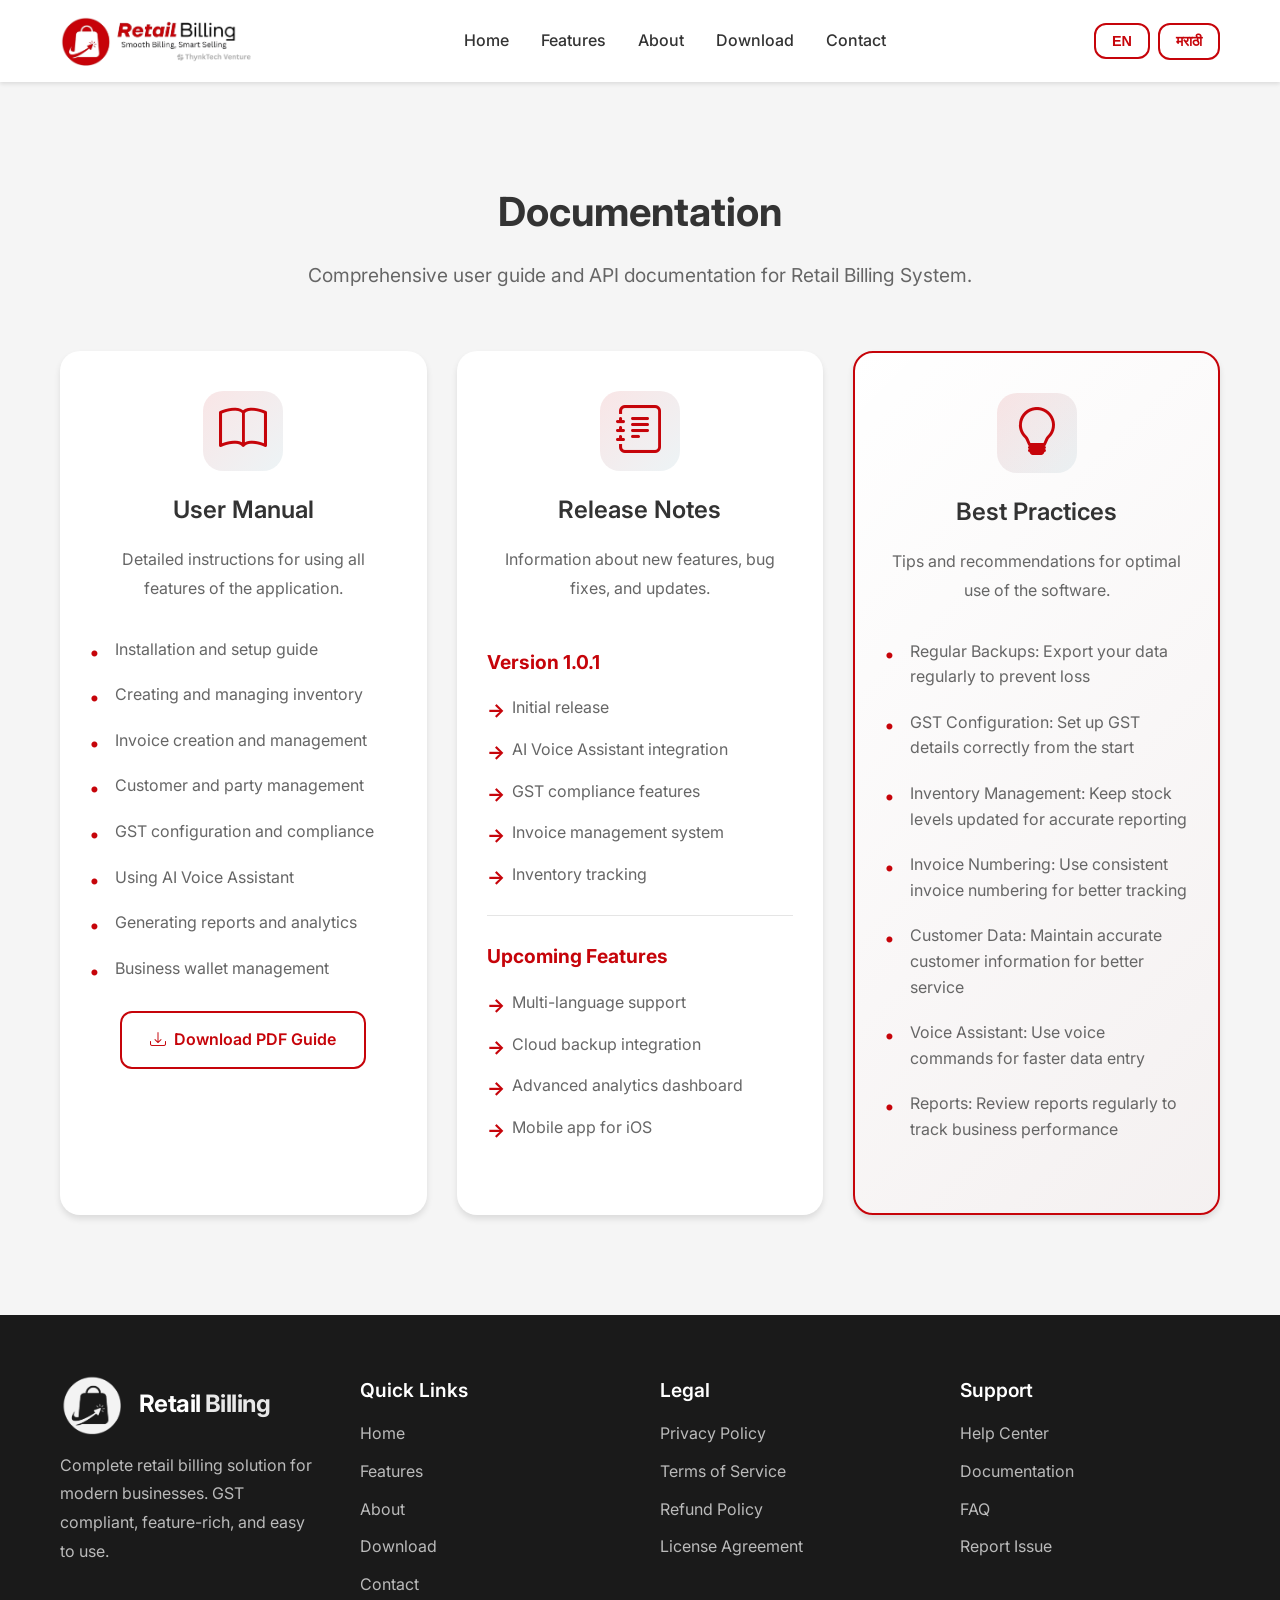
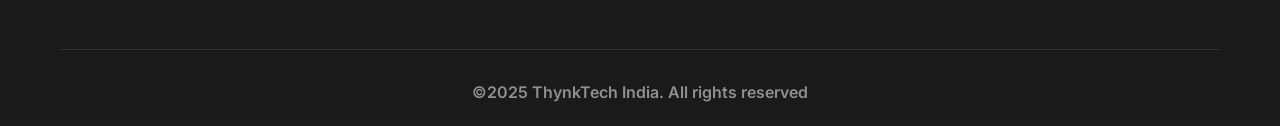
==== commit 554354b6: "changed docs.html: Mohit" ====
--- a/docs.html
+++ b/docs.html
@@ -84,33 +84,7 @@
                     </div>
                 </div>
 
-                <div class="docs-card">
-                    <div class="docs-icon">
-                        <i class="bi bi-code-slash" aria-hidden="true" style="font-size:48px"></i>
-                    </div>
-                    <h3 class="docs-title" data-lang="docs.sections.api.title">API Reference</h3>
-                    <p class="docs-description" data-lang="docs.sections.api.desc">
-                        Technical documentation for developers integrating with our system.
-                    </p>
-                    <div class="docs-content">
-                        <ul>
-                            <li data-lang="docs.sections.api.items.0">REST API endpoints</li>
-                            <li data-lang="docs.sections.api.items.1">Authentication and authorization</li>
-                            <li data-lang="docs.sections.api.items.2">Request and response formats</li>
-                            <li data-lang="docs.sections.api.items.3">Error handling</li>
-                            <li data-lang="docs.sections.api.items.4">Rate limiting</li>
-                            <li data-lang="docs.sections.api.items.5">Webhook integration</li>
-                            <li data-lang="docs.sections.api.items.6">SDK and code examples</li>
-                        </ul>
-                        <div class="docs-download">
-                            <a href="#" class="btn btn-secondary">
-                                <i class="bi bi-github" aria-hidden="true"></i>
-                                <span data-lang="docs.sections.api.viewBtn">View API Docs</span>
-                            </a>
-                        </div>
-                    </div>
-                </div>
-
+                
                 <div class="docs-card">
                     <div class="docs-icon">
                         <i class="bi bi-journal-text" aria-hidden="true" style="font-size:48px"></i>
